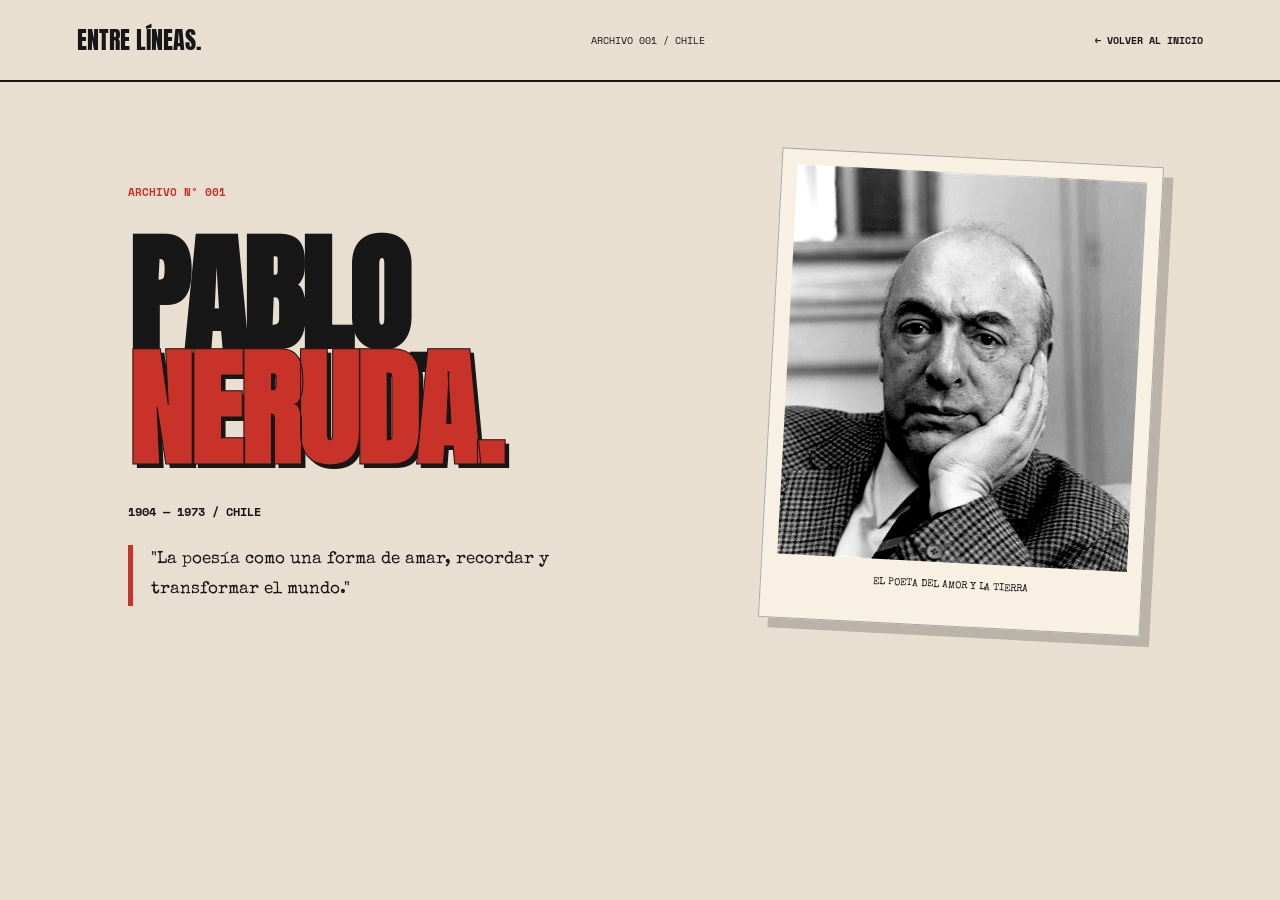
==== autor1.html @ e3e269c2 "Arreglé diseño de portada autor 1" ====
<!DOCTYPE html>
<html lang="es">
<head>
    <meta charset="UTF-8">
    <meta name="viewport" content="width=device-width, initial-scale=1.0">
    <title>Pablo Neruda | Entre Líneas</title>
    <link rel="stylesheet" href="poetas.css">
    <link href="https://fonts.googleapis.com/css2?family=Special+Elite&family=Anton&family=Permanent+Marker&family=Space+Mono:wght@400;700&display=swap" rel="stylesheet">
  <link
    rel="stylesheet"
    href="https://cdnjs.cloudflare.com/ajax/libs/animate.css/4.1.1/animate.min.css"
  />
</head>

<body class="pagina-poeta neruda">

<header class="poeta-header">
    <a href="index.html" class="logo">ENTRE LÍNEAS.</a>
    <span>ARCHIVO 001 / CHILE</span>
    <a href="index.html" class="volver">← VOLVER AL INICIO</a>
</header>

<main>

<section class="poeta">

    <div class="info">
        <span class="numero-archivo">ARCHIVO Nº 001</span>
        <h1 class="animate__animated animate__rotateInDownRight">PABLO_<span>NERUDA.</span></h1>
        <p class="fechas">1904 — 1973 / CHILE</p>
        <p class="frase-intro">
            "La poesía como una forma de amar,
            recordar y transformar el mundo."
        </p>
    </div>

    <div class="foto">
        <img src="assets/autor1.jpeg" alt="Retrato de Pablo Neruda">
        <span class="foto-nota">EL POETA DEL AMOR Y LA TIERRA</span>
    </div>

</section>



</body>
</html>
---- poetas.css ----
* {
    margin: 0;
    padding: 0;
    box-sizing: border-box;
}


body {
    font-family: 'Space Mono', monospace;
    background: var(--fondo);
    color: var(--negro);
    overflow-x: hidden;
}

:root {
    --negro: #171717;
    --crema: #eee7d8;
    --papel: #f8f1e3;
}


.neruda {
    --fondo: #e9dfd0;
    --principal: #c83228;
    --secundario: #171717;
    --contraste: #f1c94c;
}

.lorca {
    --fondo: #d9e0e8;
    --principal: #304f91;
    --secundario: #171717;
    --contraste: #d8b95e;
}

.dickinson {
    --fondo: #e6e6d5;
    --principal: #617b52;
    --secundario: #253a29;
    --contraste: #c7a66a;
}

.benedetti {
    --fondo: #eee3b8;
    --principal: #e4b92e;
    --secundario: #171717;
    --contraste: #bd3a2b;
}

.poeta-header {
    padding: 22px 6%;
    display: flex;
    justify-content: space-between;
    align-items: center;
    gap: 15px;
    border-bottom: 2px solid var(--negro);
}

.poeta-header .logo {
    font-family: 'Anton', sans-serif;
    font-size: 24px;
    text-decoration: none;
    color: var(--negro);
}

.poeta-header span {
    font-size: 10px;
}

.volver {
    color: var(--negro);
    font-size: 10px;
    font-weight: bold;
    text-decoration: none;
}

.volver:hover {
    color: var(--principal);
}

.poeta-header {
    padding: 22px 6%;
    display: flex;
    justify-content: space-between;
    align-items: center;
    gap: 15px;
    border-bottom: 2px solid var(--negro);
}

.poeta-header .logo {
    font-family: 'Anton', sans-serif;
    font-size: 24px;
    text-decoration: none;
    color: var(--negro);
}

.poeta-header span {
    font-size: 10px;
}

.volver {
    color: var(--negro);
    font-size: 10px;
    font-weight: bold;
    text-decoration: none;
}

.volver:hover {
    color: var(--principal);
}

.poeta {
    min-height: 620px;
    padding: 70px 10%;
    display: grid;
    grid-template-columns: 1.2fr 0.8fr;
    gap: 70px;
    align-items: center;
    position: relative;
    overflow: hidden;
}

.numero-archivo,
.etiqueta-seccion {
    font-size: 11px;
    font-weight: bold;
    color: var(--principal);
}

.info h1 {
    font-family: 'Anton', sans-serif;
    font-size: clamp(65px, 10vw, 130px);
    line-height: 0.9;
    margin: 35px 0;
    letter-spacing: -3px;
}

.info h1 span {
    color: var(--principal);
    display: block;
    -webkit-text-stroke: 1px var(--negro);
    text-shadow: 4px 4px var(--negro);
}

.fechas {
    font-size: 12px;
    font-weight: bold;
    margin-bottom: 25px;
}

.frase-intro {
    font-family: 'Special Elite', monospace;
    font-size: 17px;
    max-width: 430px;
    line-height: 1.8;
    border-left: 5px solid var(--principal);
    padding-left: 18px;
}

.foto {
    position: relative;
    background: var(--papel);
    padding: 15px 15px 35px;
    border: 1px solid #aaa;
    transform: rotate(3deg);
    box-shadow: 10px 10px rgba(0,0,0,0.2);
}

.foto img {
    display: block;
    width: 100%;
    height: 390px;
    object-fit: cover;
    filter: grayscale(100%) contrast(1.1);
}

.foto-nota {
    display: block;
    font-size: 10px;
    text-align: center;
    margin-top: 18px;
    font-family: 'Special Elite', monospace;
}
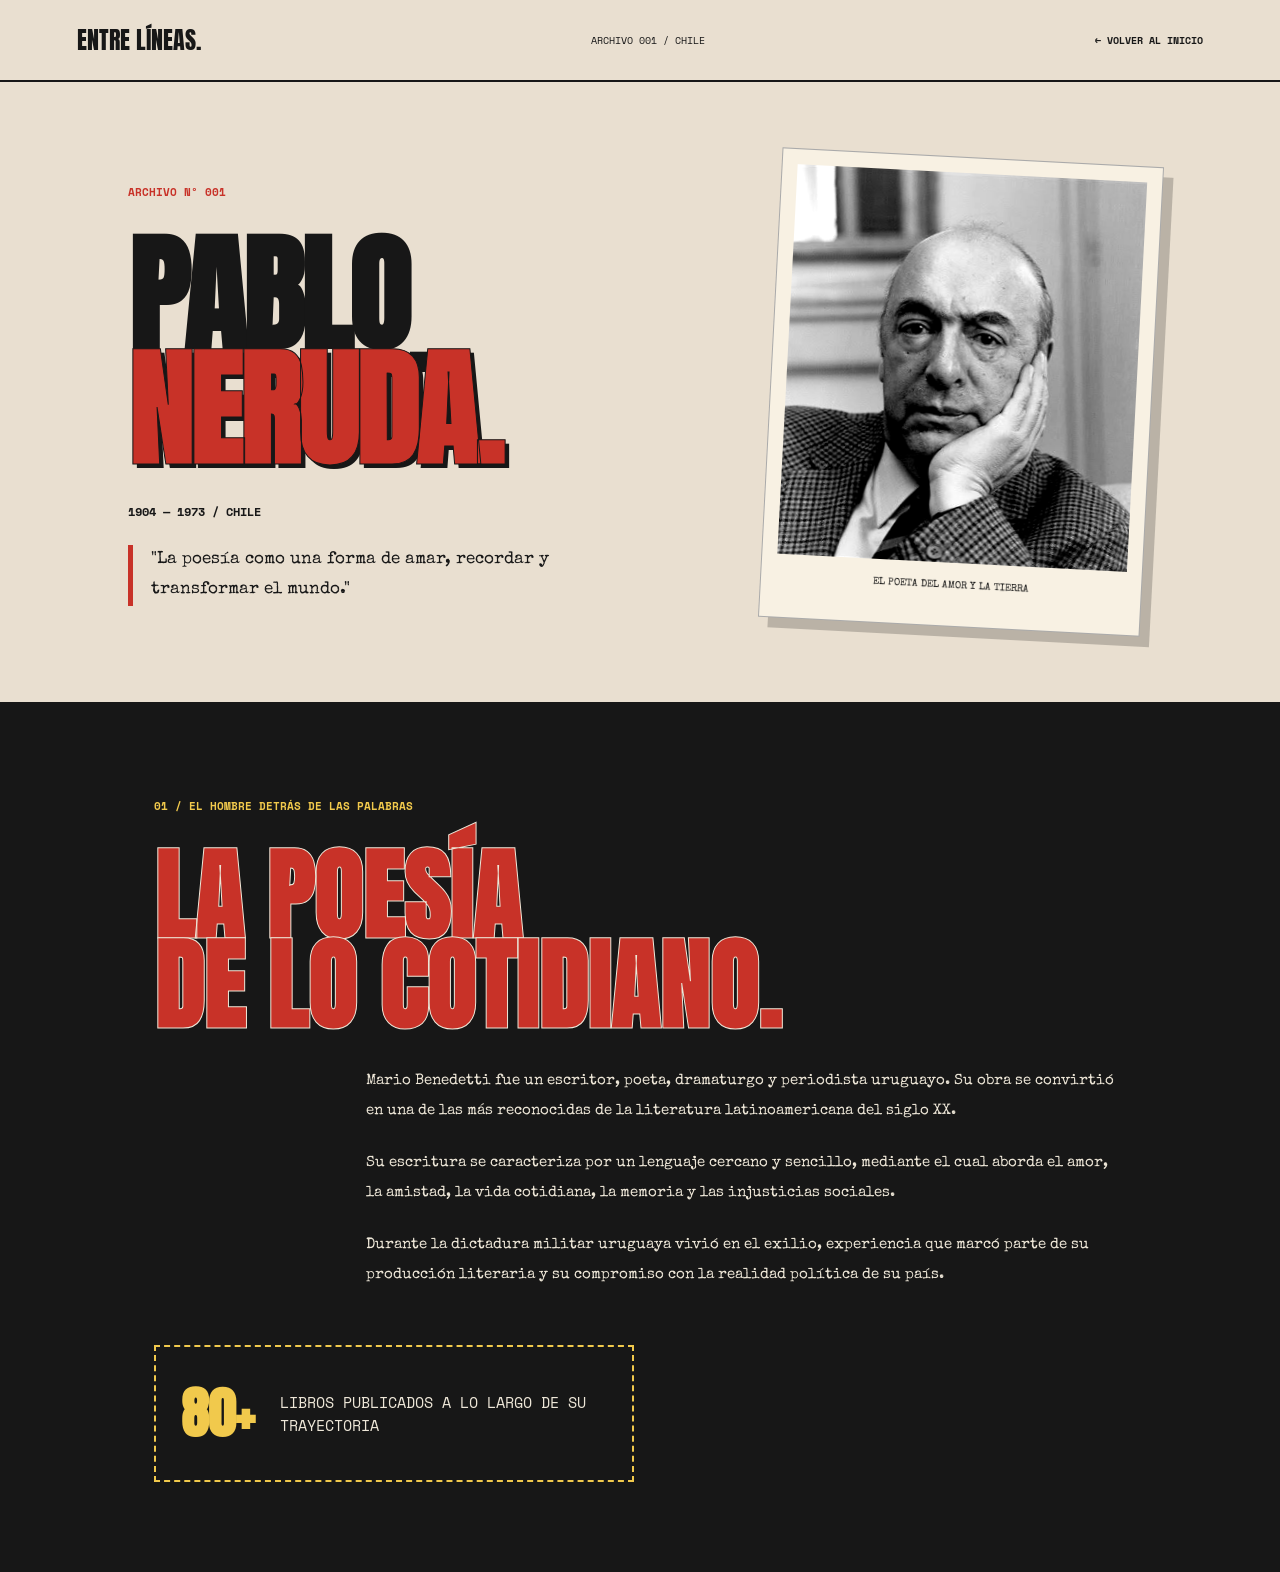
==== commit 45b9da0a: "Hice biografía autor 1" ====
--- a/autor1.html
+++ b/autor1.html
@@ -41,6 +41,42 @@
 
 </section>
 
+<section class="biografia">
+
+    <span class="etiqueta-seccion">01 / EL HOMBRE DETRÁS DE LAS PALABRAS</span>
+
+    <h2>LA POESÍA<br>DE LO COTIDIANO.</h2>
+
+    <div class="texto-biografia">
+        <p>
+            Mario Benedetti fue un escritor, poeta,
+            dramaturgo y periodista uruguayo. Su obra
+            se convirtió en una de las más reconocidas
+            de la literatura latinoamericana del siglo XX.
+        </p>
+
+        <p>
+            Su escritura se caracteriza por un lenguaje
+            cercano y sencillo, mediante el cual aborda
+            el amor, la amistad, la vida cotidiana,
+            la memoria y las injusticias sociales.
+        </p>
+
+        <p>
+            Durante la dictadura militar uruguaya vivió
+            en el exilio, experiencia que marcó parte
+            de su producción literaria y su compromiso
+            con la realidad política de su país.
+        </p>
+    </div>
+
+    <div class="dato-destacado">
+        <strong>80+</strong>
+        <span>LIBROS PUBLICADOS A LO LARGO DE SU TRAYECTORIA</span>
+    </div>
+
+</section>
+
 
 
 </body>
--- a/poetas.css
+++ b/poetas.css
@@ -181,4 +181,57 @@
     text-align: center;
     margin-top: 18px;
     font-family: 'Special Elite', monospace;
+}
+
+.biografia {
+    padding: 90px 12%;
+    background: var(--secundario);
+    color: var(--crema);
+    position: relative;
+}
+
+.biografia .etiqueta-seccion {
+    color: var(--contraste);
+}
+
+.biografia h2 {
+    font-family: 'Anton', sans-serif;
+    font-size: clamp(55px, 8vw, 100px);
+    line-height: 0.9;
+    margin: 35px 0;
+    color: var(--principal);
+    -webkit-text-stroke: 1px var(--crema);
+}
+
+.texto-biografia {
+    max-width: 760px;
+    margin-left: auto;
+    font-family: 'Special Elite', monospace;
+    font-size: 15px;
+    line-height: 2;
+}
+
+.texto-biografia p {
+    margin-bottom: 22px;
+}
+
+.dato-destacado {
+    margin-top: 55px;
+    padding: 25px;
+    border: 2px dashed var(--contraste);
+    display: flex;
+    align-items: center;
+    gap: 25px;
+    max-width: 480px;
+}
+
+.dato-destacado strong {
+    font-family: 'Anton', sans-serif;
+    font-size: 55px;
+    color: var(--contraste);
+}
+
+.dato-destacado span {
+    font-size: 15px;
+    line-height: 1.5;
 }
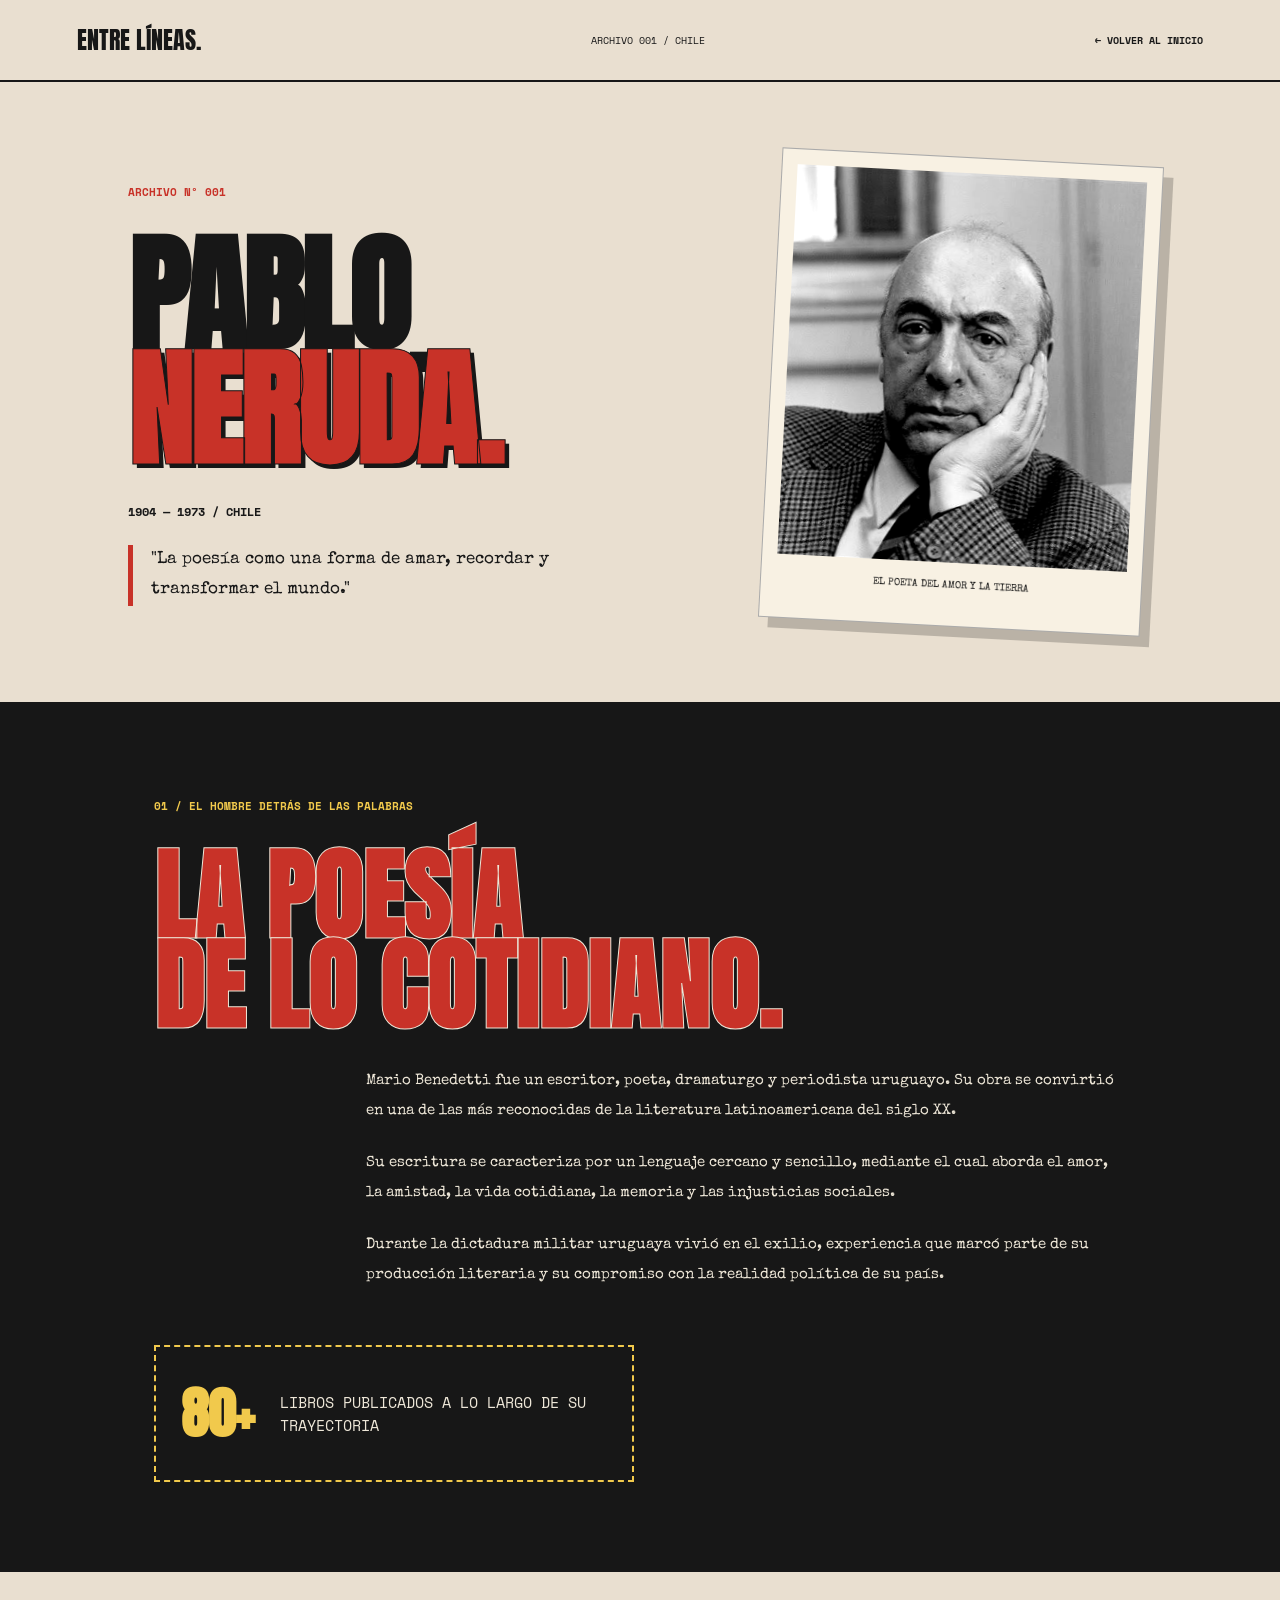
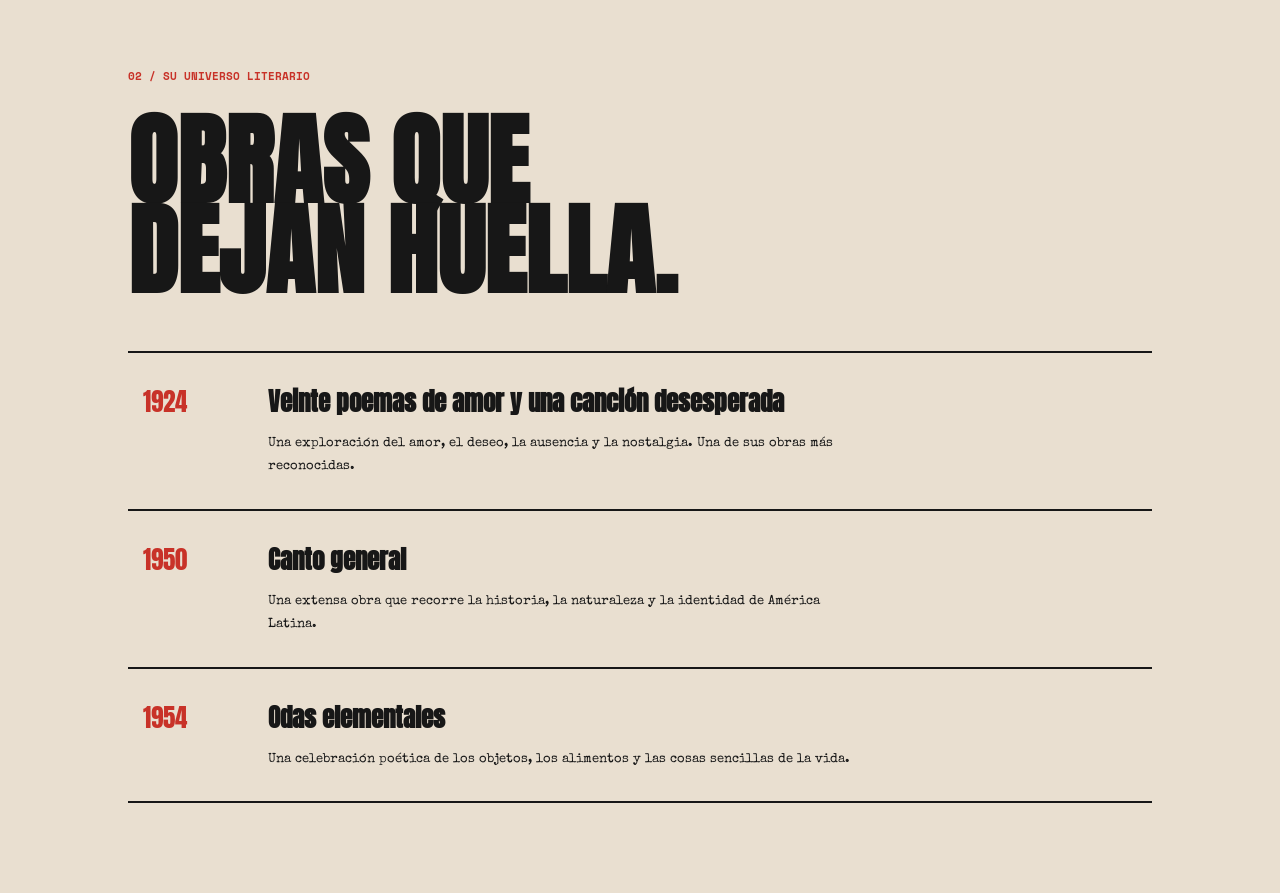
==== commit d0e07161: "Cambié color a titulo" ====
--- a/autor1.html
+++ b/autor1.html
@@ -77,6 +77,45 @@
 
 </section>
 
+<section class="obras">
+    <span class="etiqueta-seccion">02 / SU UNIVERSO LITERARIO</span>
+    <h2>OBRAS QUE<br>DEJAN HUELLA.</h2>
+
+    <div class="libro">
+        <span>1924</span>
+        <div>
+            <h3>Veinte poemas de amor y una canción desesperada</h3>
+            <p>
+                Una exploración del amor, el deseo, la ausencia
+                y la nostalgia. Una de sus obras más reconocidas.
+            </p>
+        </div>
+    </div>
+
+    <div class="libro">
+        <span>1950</span>
+        <div>
+            <h3>Canto general</h3>
+            <p>
+                Una extensa obra que recorre la historia,
+                la naturaleza y la identidad de América Latina.
+            </p>
+        </div>
+    </div>
+
+    <div class="libro">
+        <span>1954</span>
+        <div>
+            <h3>Odas elementales</h3>
+            <p>
+                Una celebración poética de los objetos,
+                los alimentos y las cosas sencillas de la vida.
+            </p>
+        </div>
+    </div>
+
+</section>
+
 
 
 </body>
--- a/poetas.css
+++ b/poetas.css
@@ -234,4 +234,52 @@
 .dato-destacado span {
     font-size: 15px;
     line-height: 1.5;
-}+}
+
+.obras {
+    padding: 90px 10%;
+}
+
+.obras h2 {
+    font-family: 'Anton', sans-serif;
+    font-size: clamp(55px, 8vw, 100px);
+    line-height: 0.9;
+    margin: 30px 0 55px;
+}
+
+.libro {
+    display: grid;
+    grid-template-columns: 100px 1fr;
+    gap: 25px;
+    padding: 30px 15px;
+    border-top: 2px solid var(--negro);
+    transition: 0.3s;
+}
+
+.libro:last-child {
+    border-bottom: 2px solid var(--negro);
+}
+
+.libro:hover {
+    background: rgba(255,255,255,0.35);
+    padding-left: 30px;
+}
+
+.libro > span {
+    font-family: 'Anton', sans-serif;
+    font-size: 25px;
+    color: var(--principal);
+}
+
+.libro h3 {
+    font-family: 'Anton', sans-serif;
+    font-size: 25px;
+    margin-bottom: 12px;
+}
+
+.libro p {
+    font-family: 'Special Elite', monospace;
+    font-size: 13px;
+    line-height: 1.8;
+    max-width: 600px;
+}
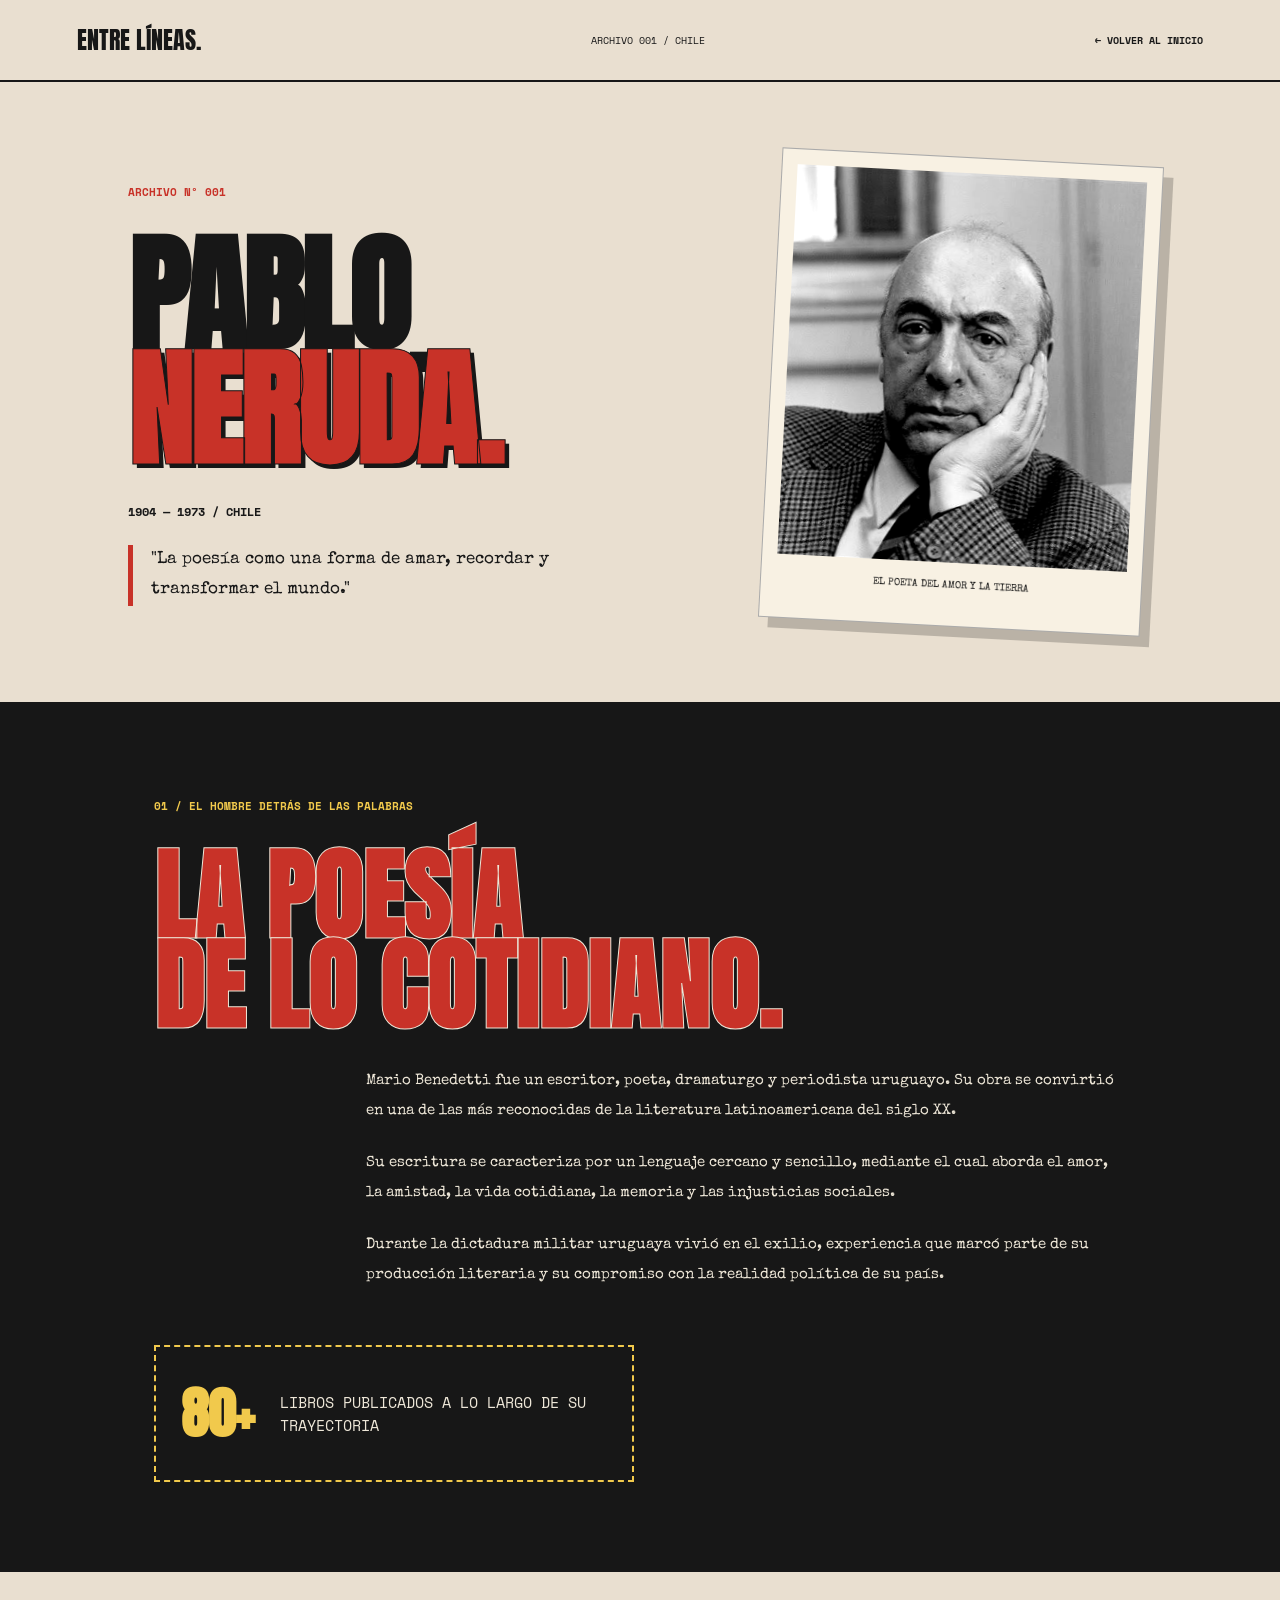
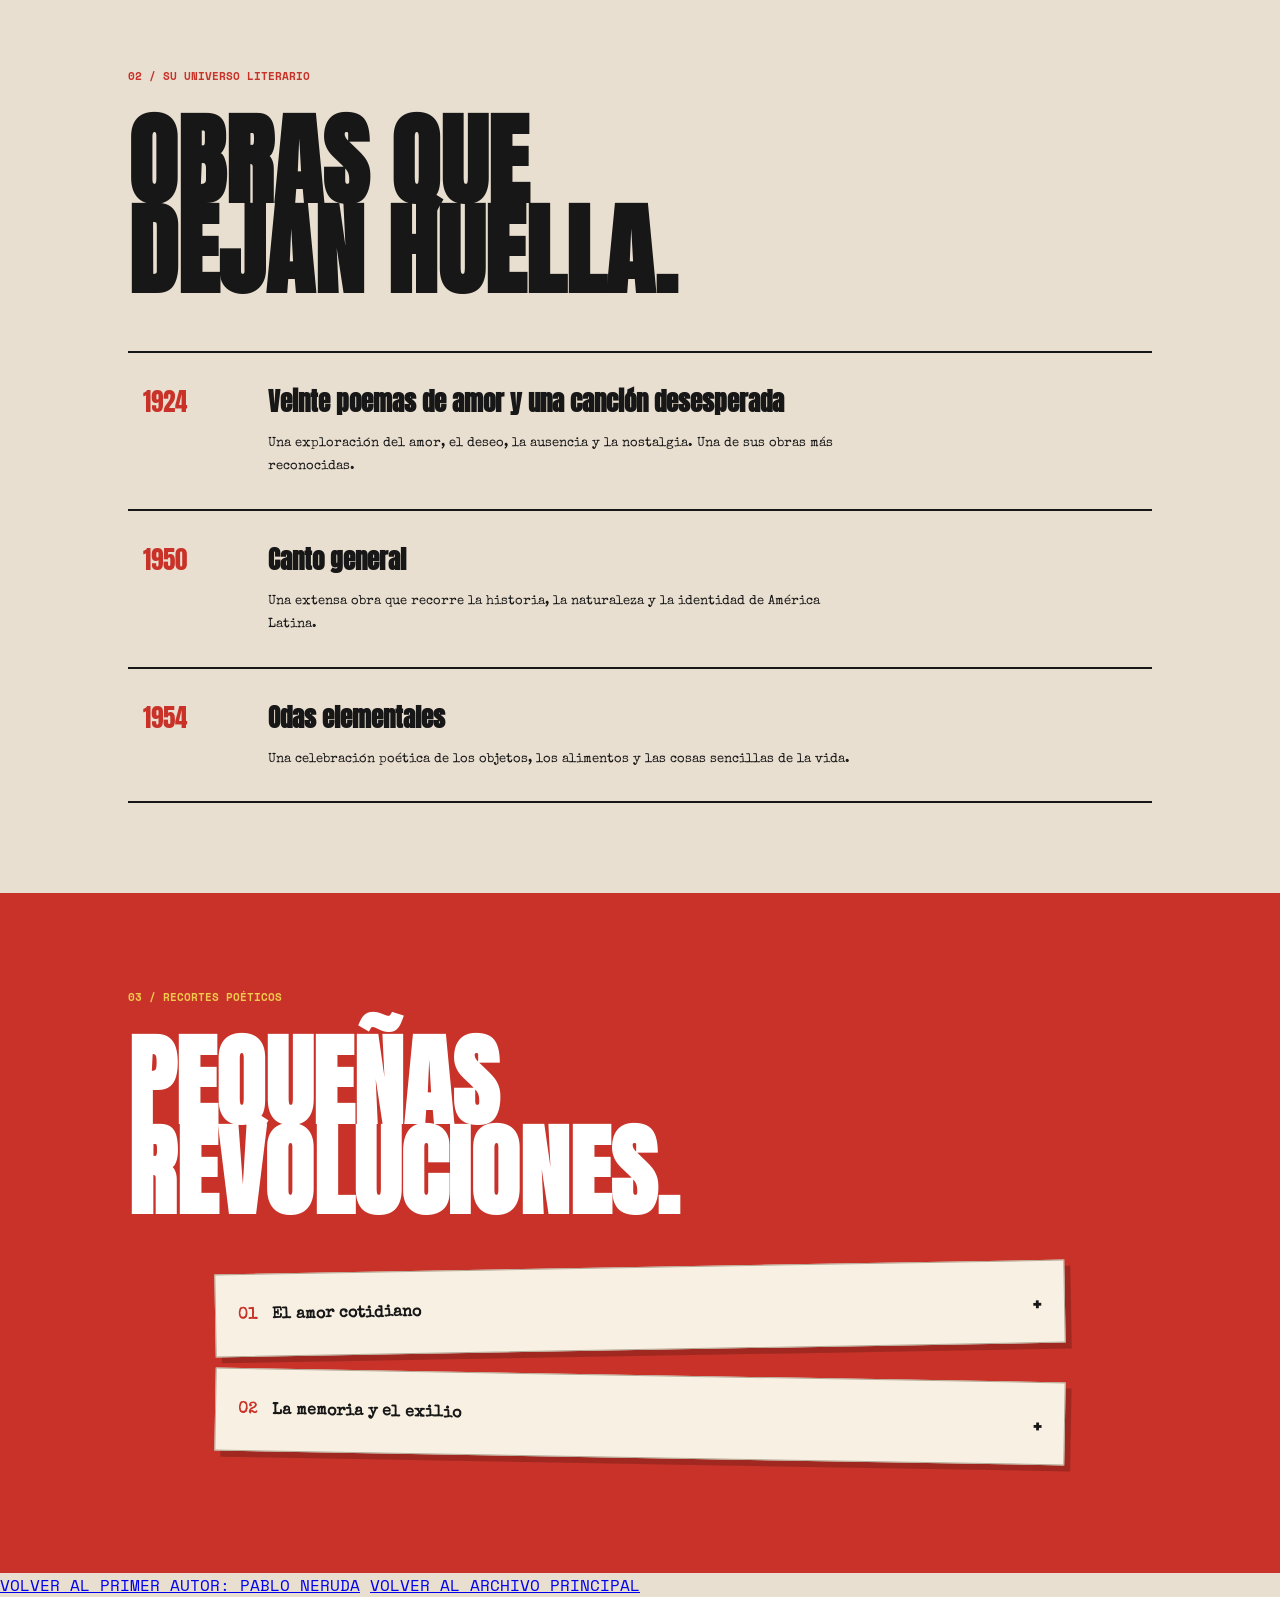
==== commit 86195c2b: "Añadí texto de pie de página" ====
--- a/autor1.html
+++ b/autor1.html
@@ -116,7 +116,48 @@
 
 </section>
 
+<section class="fragmentos">
 
+    <span class="etiqueta-seccion">03 / RECORTES POÉTICOS</span>
+    <h2>PEQUEÑAS<br>REVOLUCIONES.</h2>
+
+    <details class="recorte-poema">
+        <summary>
+            <span>01</span>
+            <strong>El amor cotidiano</strong>
+            <span>+</span>
+        </summary>
+        <div class="contenido-poema">
+            <p class="verso">Mi táctica es mirarte.</p>
+            <p>— Mario Benedetti, Táctica y estrategia.</p>
+            <p>
+                El amor aparece como una construcción cotidiana
+                hecha de pequeños gestos y complicidades.
+            </p>
+        </div>
+    </details>
+
+    <details class="recorte-poema">
+        <summary>
+            <span>02</span>
+            <strong>La memoria y el exilio</strong>
+            <span>+</span>
+        </summary>
+        <div class="contenido-poema">
+            <p>
+                Su escritura también reflexiona sobre
+                la distancia, la identidad y la esperanza
+                frente a las dificultades políticas y sociales.
+            </p>
+        </div>
+    </details>
+
+</section>
+
+<footer class="pie-poeta">
+    <a href="autor1.html">VOLVER AL PRIMER AUTOR: PABLO NERUDA</a>
+    <a href="index.html">VOLVER AL ARCHIVO PRINCIPAL</a>
+</footer>
 
 </body>
 </html>
--- a/poetas.css
+++ b/poetas.css
@@ -283,3 +283,78 @@
     line-height: 1.8;
     max-width: 600px;
 }
+
+.fragmentos {
+    padding: 90px 10%;
+    background: var(--principal);
+    color: white;
+}
+
+.fragmentos .etiqueta-seccion {
+    color: var(--contraste);
+}
+
+.fragmentos h2 {
+    font-family: 'Anton', sans-serif;
+    font-size: clamp(55px, 8vw, 100px);
+    line-height: 0.9;
+    margin: 30px 0 50px;
+}
+
+.recorte-poema {
+    background: var(--papel);
+    color: var(--negro);
+    margin: 25px auto;
+    padding: 22px;
+    max-width: 850px;
+    border: 1px solid #b5aa98;
+    box-shadow: 6px 6px rgba(0,0,0,0.2);
+    transform: rotate(-1deg);
+}
+
+.recorte-poema:nth-of-type(even) {
+    transform: rotate(1deg);
+}
+
+.recorte-poema summary {
+    list-style: none;
+    cursor: pointer;
+    display: flex;
+    align-items: center;
+    justify-content: space-between;
+    gap: 15px;
+    font-family: 'Special Elite', monospace;
+}
+
+.recorte-poema summary::-webkit-details-marker {
+    display: none;
+}
+
+.recorte-poema summary strong {
+    flex: 1;
+}
+
+.recorte-poema summary span:first-child {
+    color: var(--principal);
+    font-weight: bold;
+}
+
+.recorte-poema summary span:last-child {
+    font-family: 'Anton', sans-serif;
+    font-size: 25px;
+}
+
+.contenido-poema {
+    padding: 25px 10px 10px;
+    border-top: 1px dashed #999;
+    margin-top: 20px;
+    font-family: 'Special Elite', monospace;
+    line-height: 1.9;
+    font-size: 14px;
+}
+
+.contenido-poema .verso {
+    font-size: 21px;
+    font-weight: bold;
+    margin-bottom: 15px;
+}
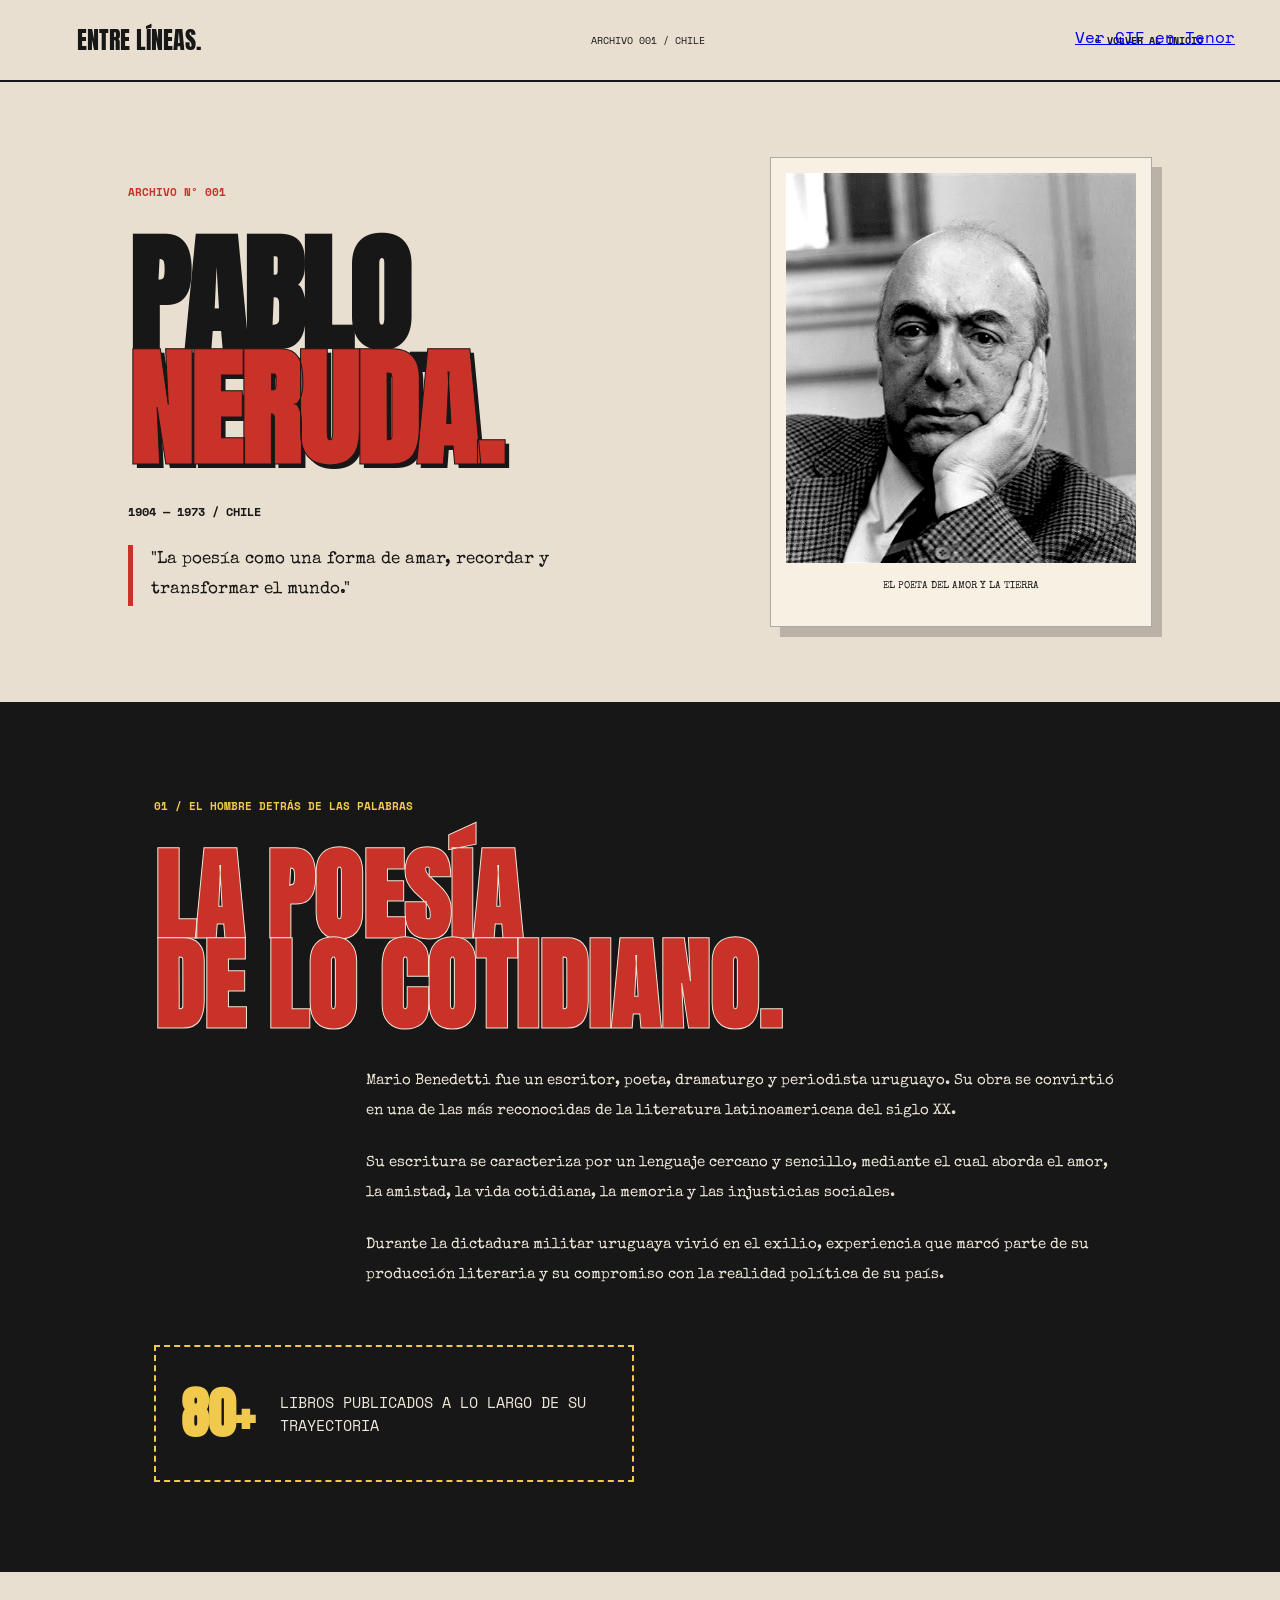
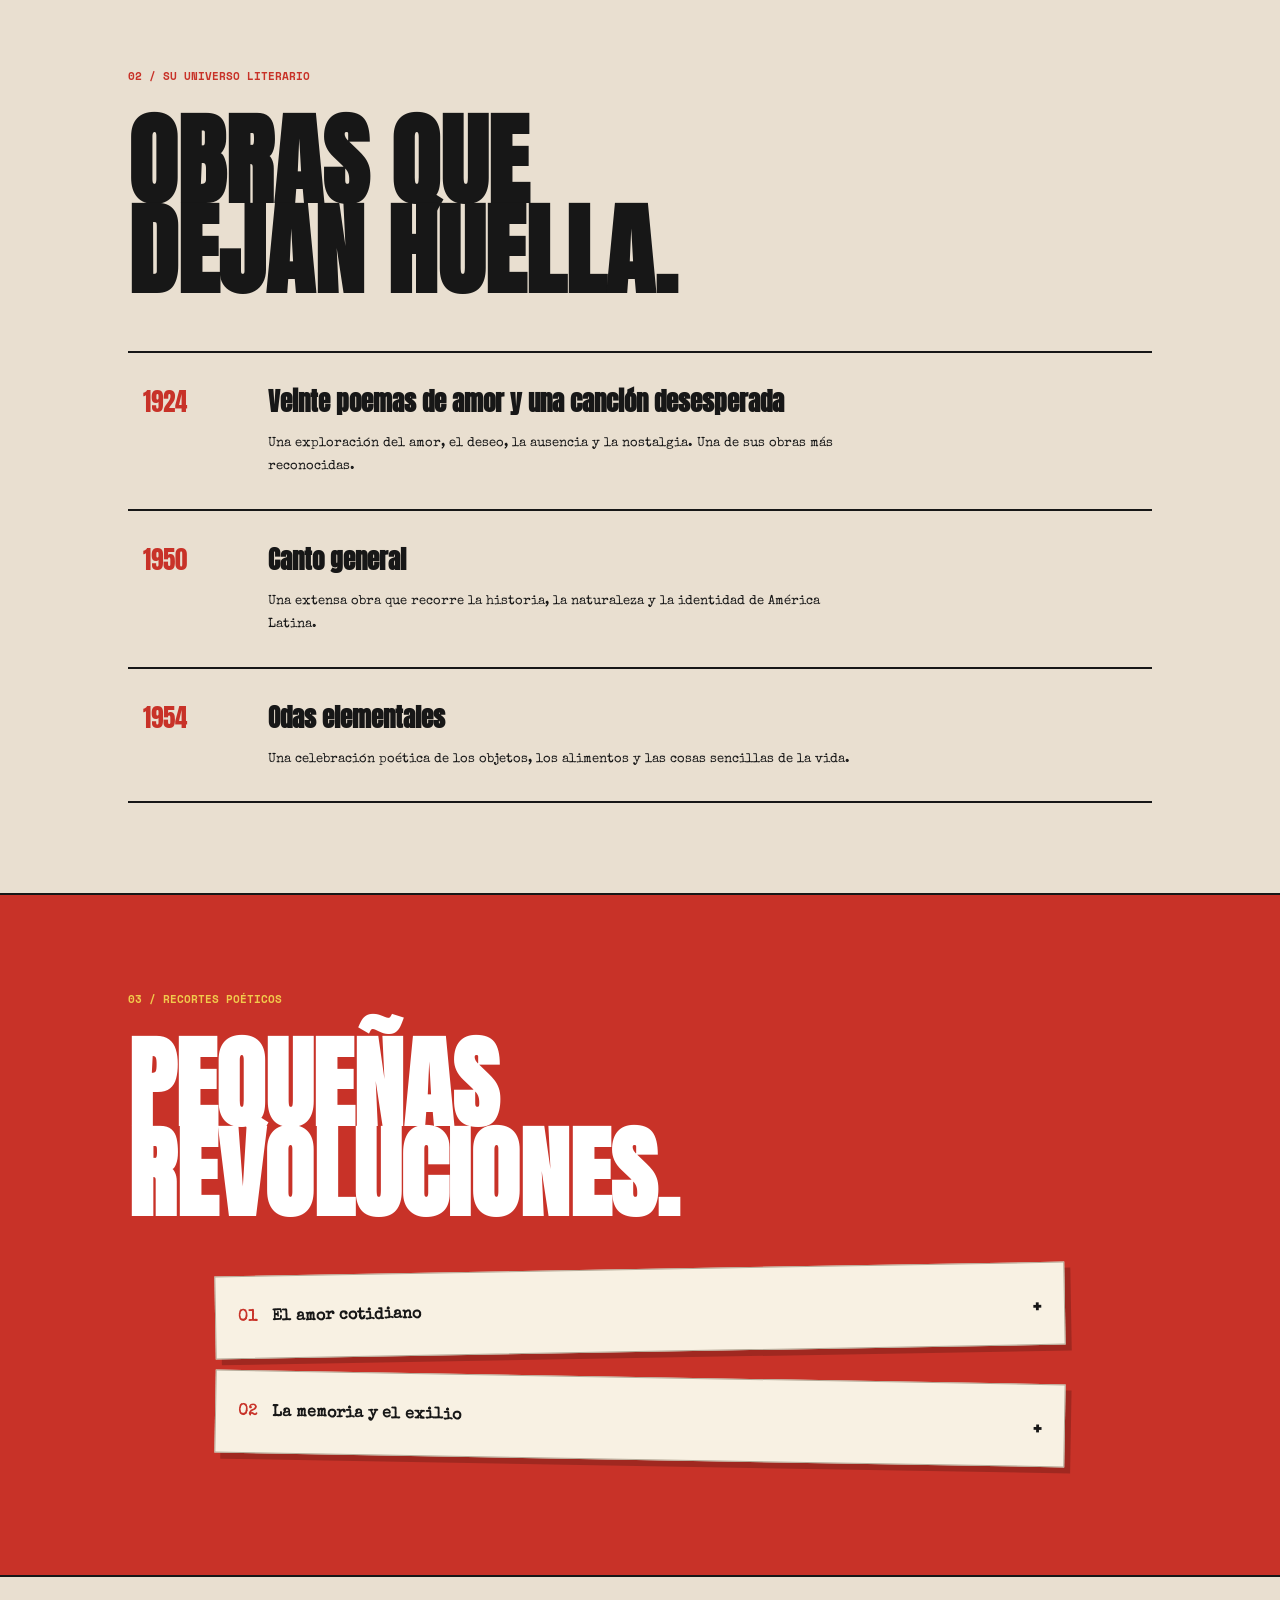
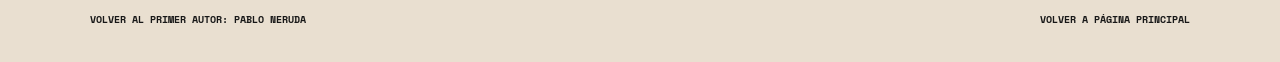
==== commit c485e2ca: "añadí configuración para celular" ====
--- a/autor1.html
+++ b/autor1.html
@@ -120,7 +120,17 @@
 
     <span class="etiqueta-seccion">03 / RECORTES POÉTICOS</span>
     <h2>PEQUEÑAS<br>REVOLUCIONES.</h2>
-
+    <div class="contenedor-gif">
+        <div class="tenor-gif-embed"
+         data-postid="25629423"
+         data-share-method="host"
+         data-aspect-ratio="2.38806"
+         data-width="100%">
+        <a href="https://tenor.com/view/ratatouille-remy-pure-poetry-poetry-perfect-gif-25629423">
+            Ver GIF en Tenor
+        </a>
+        </div>
+    </div>
     <details class="recorte-poema">
         <summary>
             <span>01</span>
@@ -154,10 +164,10 @@
 
 </section>
 
-<footer class="pie-poeta">
-    <a href="autor1.html">VOLVER AL PRIMER AUTOR: PABLO NERUDA</a>
-    <a href="index.html">VOLVER AL ARCHIVO PRINCIPAL</a>
-</footer>
-
+    <footer class="pie-poeta">
+        <a href="autor1.html">VOLVER AL PRIMER AUTOR: PABLO NERUDA</a>
+        <a href="index.html">VOLVER A PÁGINA PRINCIPAL</a>
+    </footer>
+<script async src="https://tenor.com/embed.js"></script>
 </body>
 </html>
--- a/poetas.css
+++ b/poetas.css
@@ -284,10 +284,25 @@
     max-width: 600px;
 }
 
+.contenedor-gif{
+    position: absolute;
+    top: 25px;
+    right: 45px;
+    width: 160px;
+    height: auto;
+    object-fit: contain;
+    z-index: 5;
+}
+
+.tenor-gif-embed {
+    width: 100% !important;
+    margin: 0;
+}
 .fragmentos {
     padding: 90px 10%;
     background: var(--principal);
     color: white;
+    border-top: 2px solid var(--negro);
 }
 
 .fragmentos .etiqueta-seccion {
@@ -358,3 +373,114 @@
     font-weight: bold;
     margin-bottom: 15px;
 }
+
+.pie-poeta {
+    background: var(--fondo);
+    padding: 35px 7%;
+    display: flex;
+    justify-content: space-between;
+    gap: 20px;
+    flex-wrap: wrap;
+    border-top: 2px solid var(--negro);
+}
+
+.pie-poeta a {
+    color: var(--negro);
+    font-size: 10px;
+    font-weight: bold;
+    text-decoration: none;
+}
+
+.pie-poeta a:hover {
+    color: var(--principal);
+}
+
+.info,
+.foto {
+    animation: aparecer 0.8s ease both;
+    animation-delay: 0.2s;
+}
+
+@keyframes aparecer {
+    from {
+        opacity: 0;
+        transform: translateY(25px);
+    }
+
+    to {
+        opacity: 1;
+        transform: translateY(0);
+    }
+}
+
+@media (max-width: 800px) {
+
+    .poeta {
+        grid-template-columns: 1fr;
+        gap: 45px;
+    }
+
+    .foto {
+        max-width: 400px;
+        margin: auto;
+    }
+
+    .info h1 {
+        font-size: 85px;
+    }
+
+    .texto-biografia {
+        margin-left: 0;
+    }
+
+}
+
+@media (max-width: 550px) {
+
+    .poeta-header {
+        flex-wrap: wrap;
+    }
+
+    .poeta-header span {
+        display: none;
+    }
+
+    .poeta,
+    .biografia,
+    .obras,
+    .fragmentos {
+        padding: 60px 7%;
+    }
+
+    .info h1 {
+        font-size: 18vw;
+    }
+
+    .foto img {
+        height: 300px;
+    }
+
+    .libro {
+        grid-template-columns: 65px 1fr;
+        gap: 15px;
+    }
+
+    .libro h3 {
+        font-size: 19px;
+    }
+
+    .dato-destacado strong {
+        font-size: 40px;
+    }
+
+    .pie-poeta {
+        flex-direction: column;
+    }
+
+    .gif-decorativo {
+        width: 85px;
+        top: 15px;
+        right: 15px;
+    }
+
+}
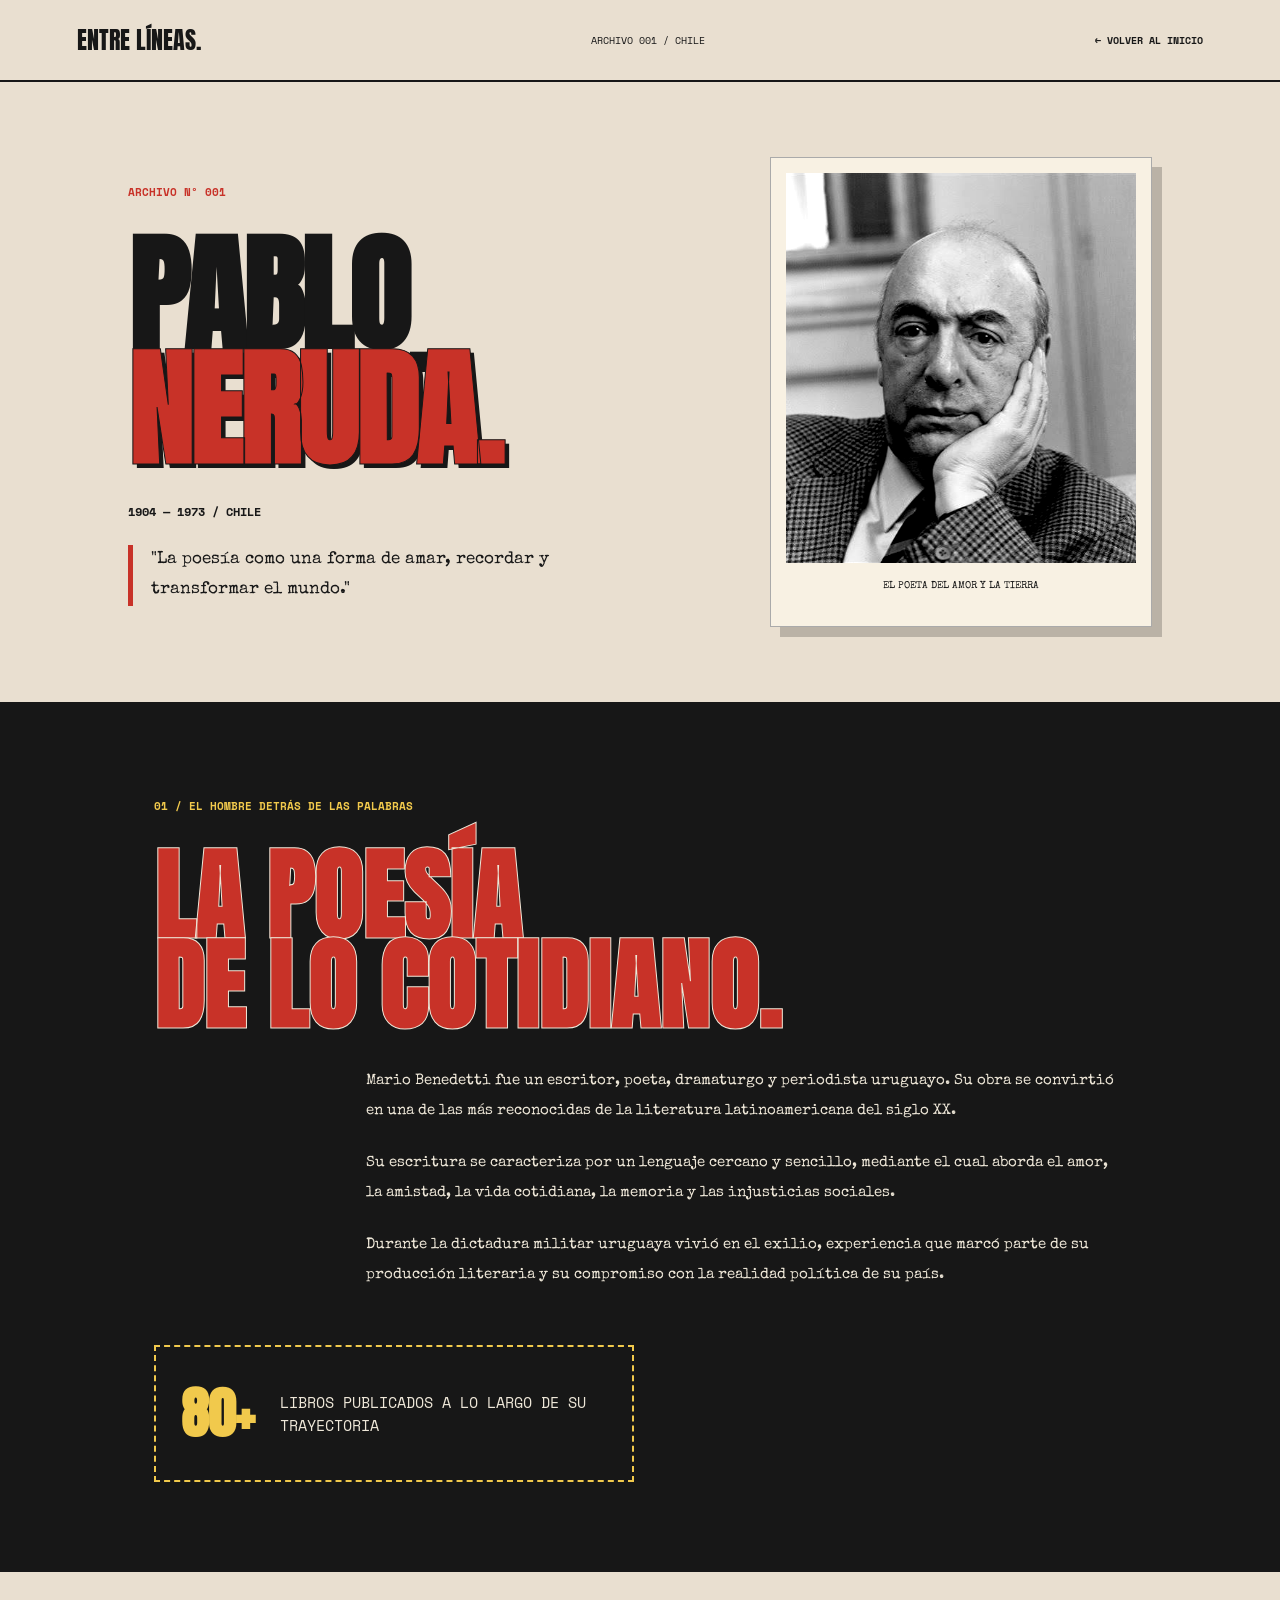
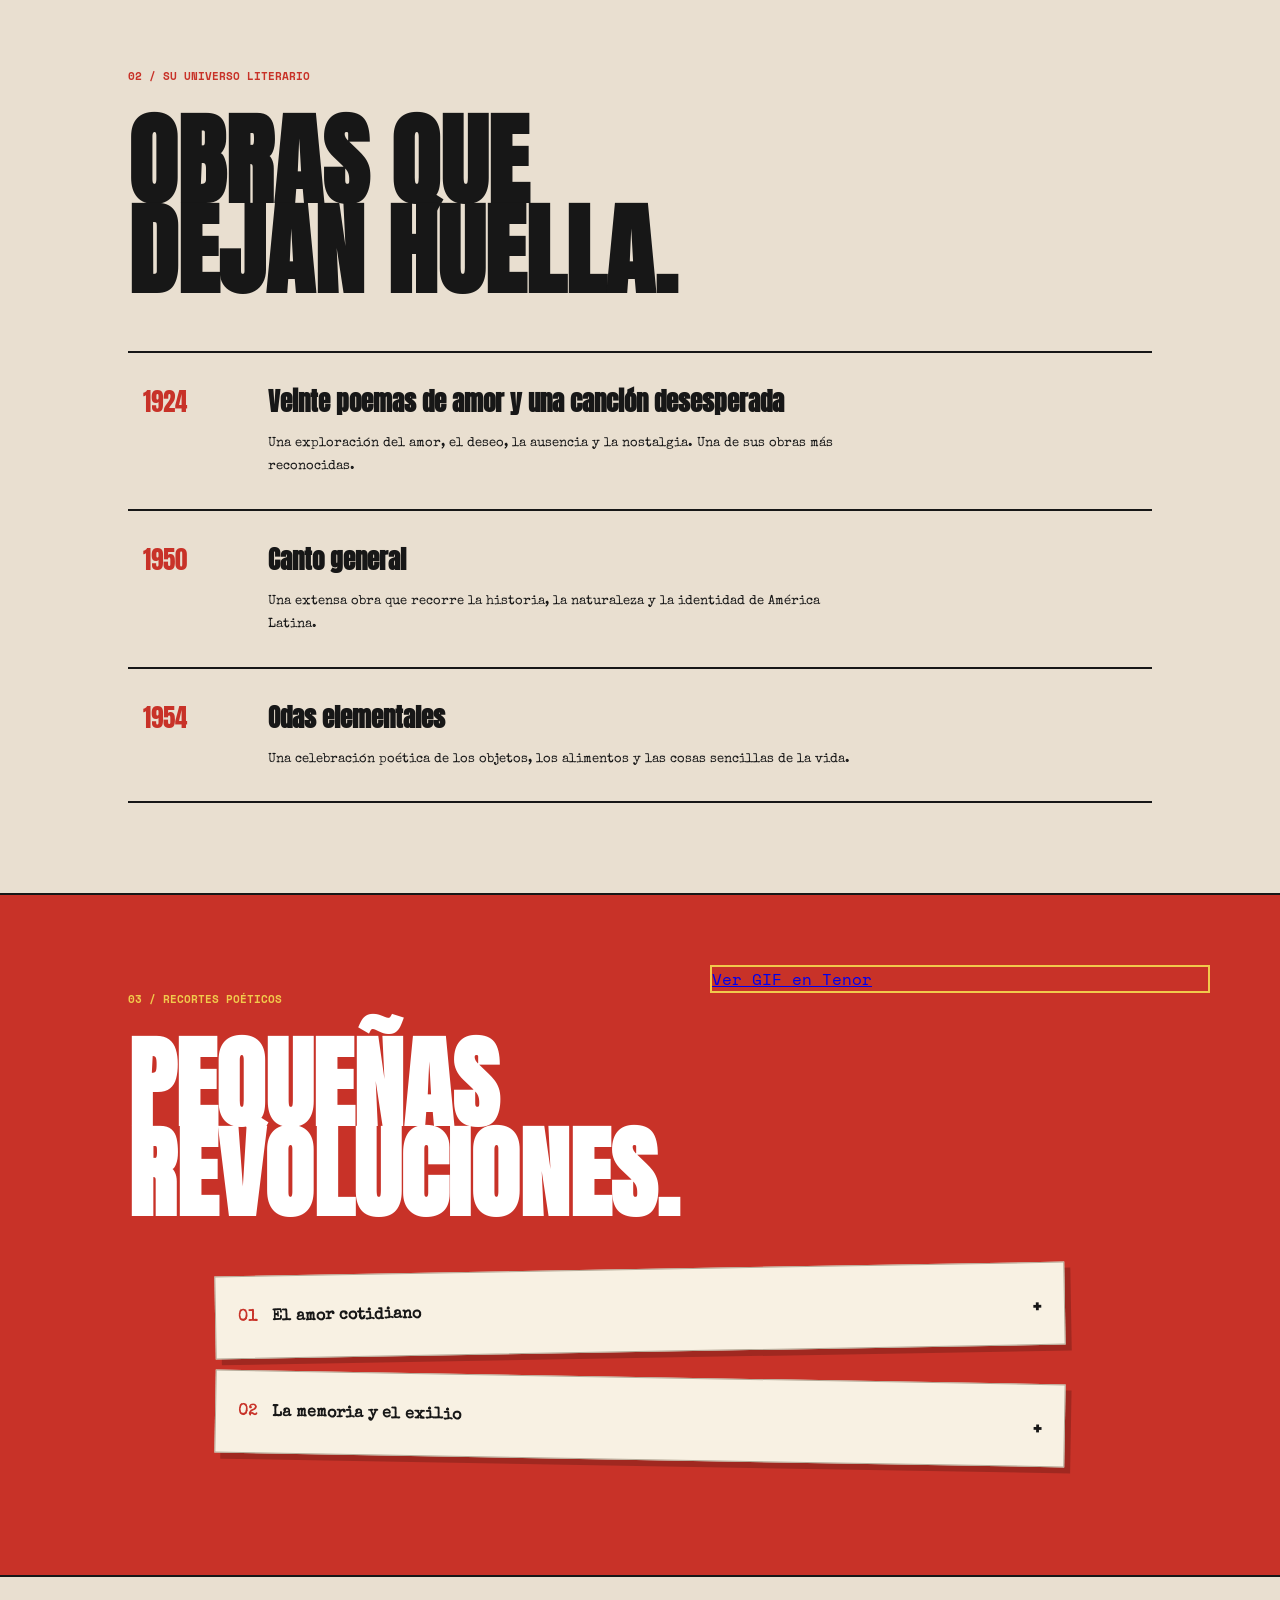
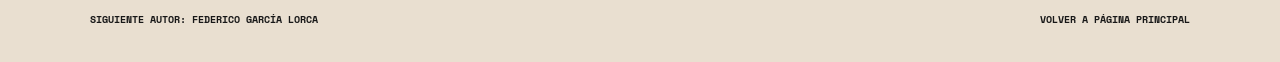
==== commit 237e2992: "Copie html de los cuatro autores" ====
--- a/autor1.html
+++ b/autor1.html
@@ -165,7 +165,7 @@
 </section>
 
     <footer class="pie-poeta">
-        <a href="autor1.html">VOLVER AL PRIMER AUTOR: PABLO NERUDA</a>
+        <a href="autor2.html">SIGUIENTE AUTOR: FEDERICO GARCÍA LORCA</a>
         <a href="index.html">VOLVER A PÁGINA PRINCIPAL</a>
     </footer>
 <script async src="https://tenor.com/embed.js"></script>
--- a/poetas.css
+++ b/poetas.css
@@ -284,21 +284,14 @@
     max-width: 600px;
 }
 
-.contenedor-gif{
-    position: absolute;
-    top: 25px;
-    right: 45px;
-    width: 160px;
-    height: auto;
-    object-fit: contain;
-    z-index: 5;
-}
+
 
 .tenor-gif-embed {
     width: 100% !important;
     margin: 0;
 }
 .fragmentos {
+    position: relative;
     padding: 90px 10%;
     background: var(--principal);
     color: white;
@@ -314,6 +307,21 @@
     font-size: clamp(55px, 8vw, 100px);
     line-height: 0.9;
     margin: 30px 0 50px;
+}
+
+.contenedor-gif{
+    position: absolute;
+    top: 70px;
+    right: 70px;
+    width: 500px;
+    height: auto;
+    object-fit: contain;
+    z-index: 5;
+    border: 2px solid var(--contraste);
+}
+#gifvertical{
+    width: 250px;
+    height: auto;
 }
 
 .recorte-poema {
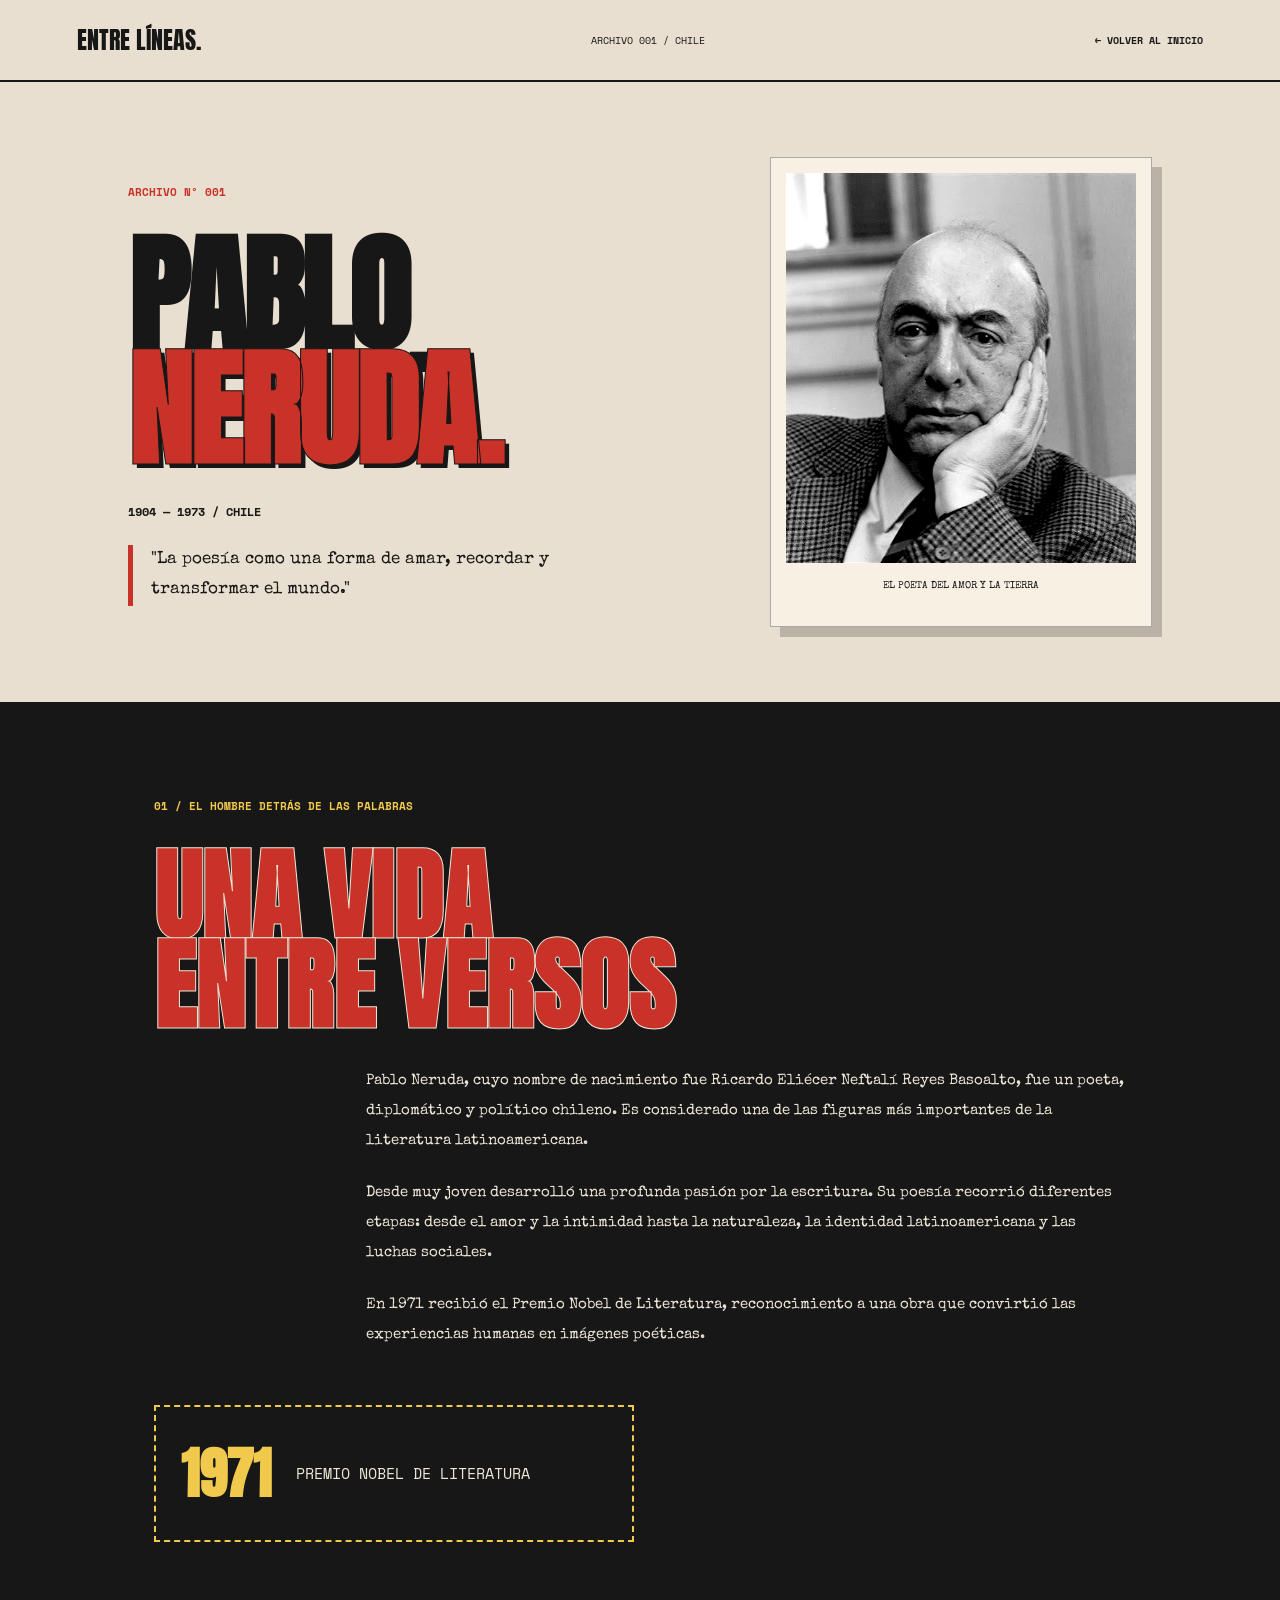
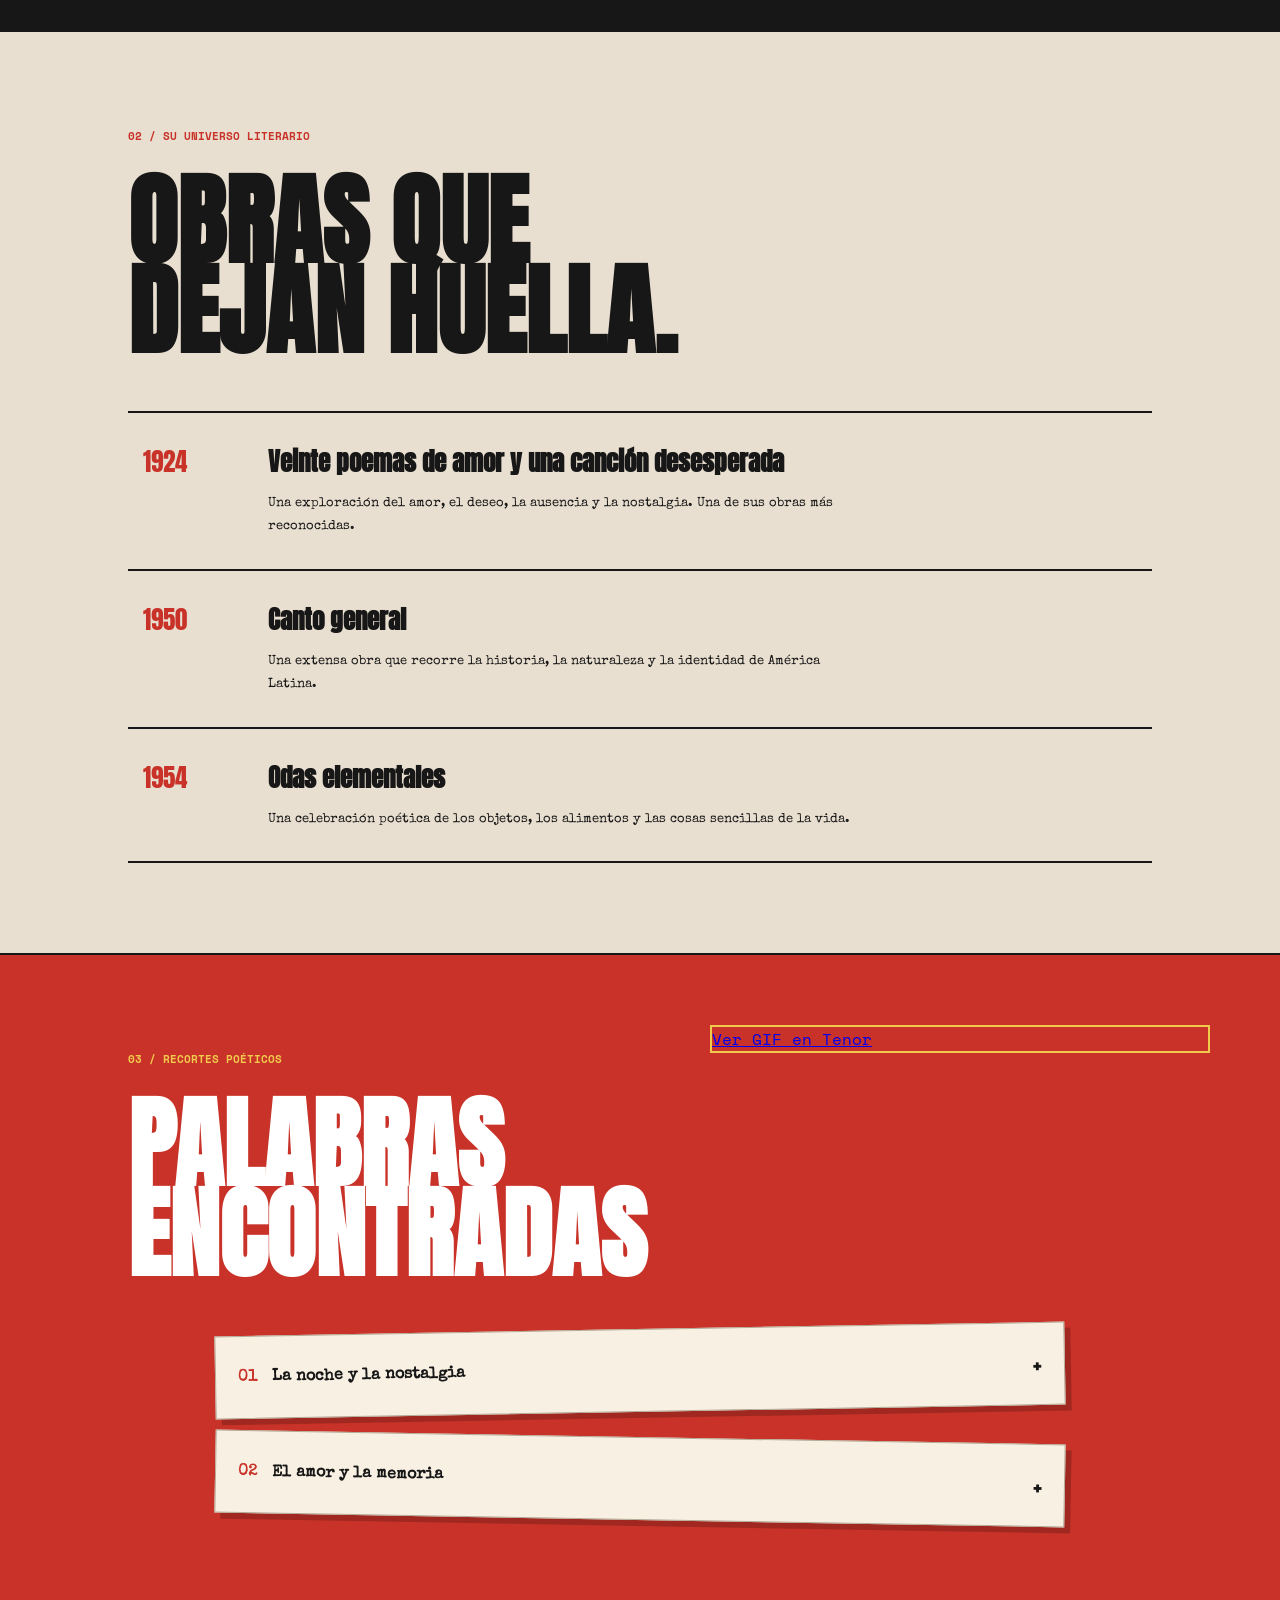
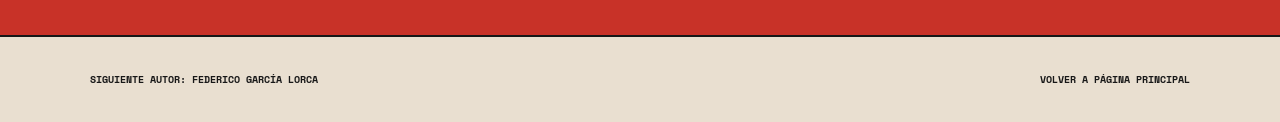
==== commit f2475f5d: "Corregí datos de Neruda" ====
--- a/autor1.html
+++ b/autor1.html
@@ -13,6 +13,9 @@
 </head>
 
 <body class="pagina-poeta neruda">
+     <audio autoplay loop>
+      <source src="assets/musica.mp3" type="audio/mpeg">
+     </audio>
 
 <header class="poeta-header">
     <a href="index.html" class="logo">ENTRE LÍNEAS.</a>
@@ -45,34 +48,35 @@
 
     <span class="etiqueta-seccion">01 / EL HOMBRE DETRÁS DE LAS PALABRAS</span>
 
-    <h2>LA POESÍA<br>DE LO COTIDIANO.</h2>
+    <h2>UNA VIDA<br>ENTRE VERSOS</h2>
 
     <div class="texto-biografia">
         <p>
-            Mario Benedetti fue un escritor, poeta,
-            dramaturgo y periodista uruguayo. Su obra
-            se convirtió en una de las más reconocidas
-            de la literatura latinoamericana del siglo XX.
+            Pablo Neruda, cuyo nombre de nacimiento fue
+            Ricardo Eliécer Neftalí Reyes Basoalto, fue
+            un poeta, diplomático y político chileno.
+            Es considerado una de las figuras más importantes
+            de la literatura latinoamericana.
         </p>
 
         <p>
-            Su escritura se caracteriza por un lenguaje
-            cercano y sencillo, mediante el cual aborda
-            el amor, la amistad, la vida cotidiana,
-            la memoria y las injusticias sociales.
+            Desde muy joven desarrolló una profunda pasión
+            por la escritura. Su poesía recorrió diferentes
+            etapas: desde el amor y la intimidad hasta la
+            naturaleza, la identidad latinoamericana y
+            las luchas sociales.
         </p>
 
         <p>
-            Durante la dictadura militar uruguaya vivió
-            en el exilio, experiencia que marcó parte
-            de su producción literaria y su compromiso
-            con la realidad política de su país.
+            En 1971 recibió el Premio Nobel de Literatura,
+            reconocimiento a una obra que convirtió las
+            experiencias humanas en imágenes poéticas.
         </p>
     </div>
 
     <div class="dato-destacado">
-        <strong>80+</strong>
-        <span>LIBROS PUBLICADOS A LO LARGO DE SU TRAYECTORIA</span>
+        <strong>1971</strong>
+        <span>PREMIO NOBEL DE LITERATURA</span>
     </div>
 
 </section>
@@ -119,7 +123,7 @@
 <section class="fragmentos">
 
     <span class="etiqueta-seccion">03 / RECORTES POÉTICOS</span>
-    <h2>PEQUEÑAS<br>REVOLUCIONES.</h2>
+    <h2>PALABRAS<br>ENCONTRADAS</h2>
     <div class="contenedor-gif">
         <div class="tenor-gif-embed"
          data-postid="25629423"
@@ -134,15 +138,15 @@
     <details class="recorte-poema">
         <summary>
             <span>01</span>
-            <strong>El amor cotidiano</strong>
+            <strong>La noche y la nostalgia</strong>
             <span>+</span>
         </summary>
         <div class="contenido-poema">
-            <p class="verso">Mi táctica es mirarte.</p>
-            <p>— Mario Benedetti, Táctica y estrategia.</p>
+            <p class="verso">Puedo escribir los versos más tristes esta noche.</p>
+            <p>— Pablo Neruda, Poema 20.</p>
             <p>
-                El amor aparece como una construcción cotidiana
-                hecha de pequeños gestos y complicidades.
+                Una voz que transforma la ausencia y el recuerdo
+                en una experiencia íntima.
             </p>
         </div>
     </details>
@@ -150,14 +154,13 @@
     <details class="recorte-poema">
         <summary>
             <span>02</span>
-            <strong>La memoria y el exilio</strong>
+            <strong>El amor y la memoria</strong>
             <span>+</span>
         </summary>
         <div class="contenido-poema">
             <p>
-                Su escritura también reflexiona sobre
-                la distancia, la identidad y la esperanza
-                frente a las dificultades políticas y sociales.
+                En su poesía amorosa, Neruda convierte los
+                paisajes y las sensaciones en recuerdos.
             </p>
         </div>
     </details>
